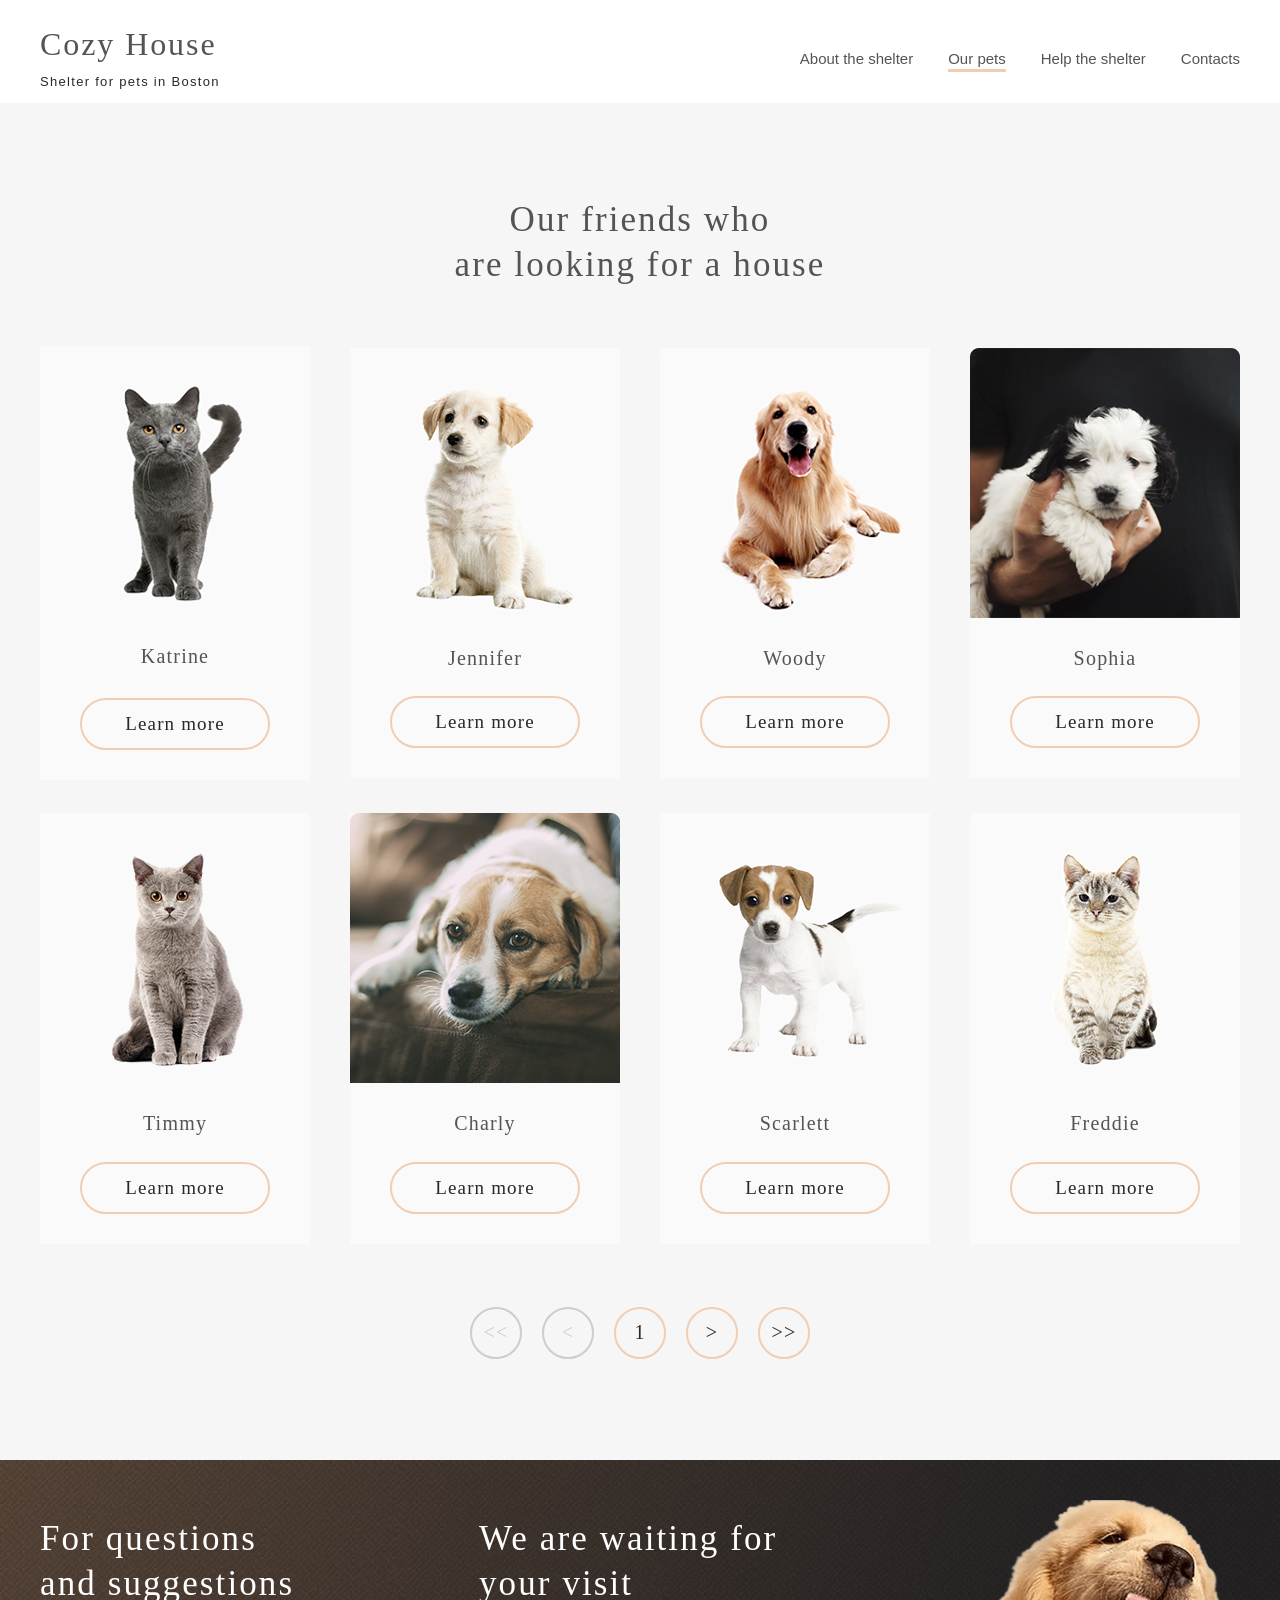
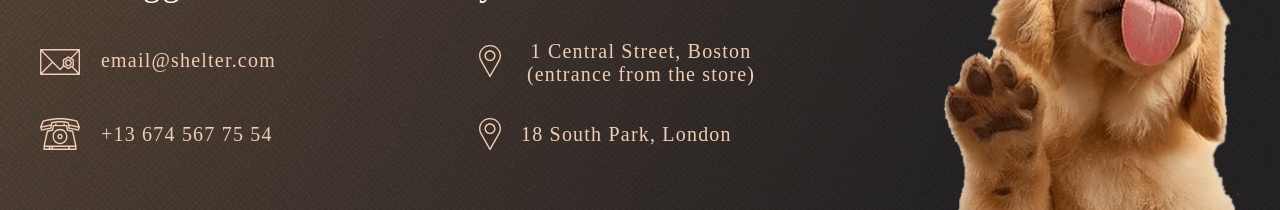
==== shelter/src/pages/pets.html @ bf464d48 "feat: add addition, footer sections and page pets" ====
<!DOCTYPE html>
<html lang="en">

<head>
    <meta charset="UTF-8">
    <meta name="viewport" content="width=device-width, initial-scale=1.0">
    <link rel="shortcut icon" href="../favicon/start-screen-puppy.ico" type="image/x-icon">
    <link rel="stylesheet" href="../scss/style.css">
    <title>Pets</title>
</head>

<body>
    <header class="header pets">
        <div class="wrapper wrap">
            <div class="logo">
                <h2 class="logo font-Georgia">
                    <a href="./../../index.html" class="logo-link pets">
                        Cozy House
                    </a>
                </h2>
                <p class="logo-text font-Arial pets">
                    Shelter for pets in Boston
                </p>
            </div>
            <nav class="header-nav">
                <ul class="header-list">
                    <li class="header-item">
                        <a href="../../index.html" class="header-link pets text-nav-links font-Arial">
                            About the shelter
                        </a>
                    </li>
                    <li class="header-item">
                        <a href="#!" class="header-link active disabled-cursor pets text-nav-links font-Arial">
                            Our pets
                        </a>
                    </li>
                    <li class="header-item">
                        <a href="../../index.html#help" class="header-link pets text-nav-links font-Arial">
                            Help the shelter
                        </a>
                    </li>
                    <li class="header-item">
                        <a href="#contacts" class="header-link pets text-nav-links font-Arial">
                            Contacts
                        </a>
                    </li>
                </ul>
            </nav>
        </div>
    </header>
    <main class="main">
        <section class="our-friends pets">
            <div class="wrap">
                <h1 class="text-h1 pets">
                    .
                </h1>
                <h2 class="our-friends__h2 pets font-Georgia text-h2-dark">
                    Our friends who
                    <br>
                    are looking for a house
                </h2>
                <div class="our-friends__container pets">
                    <div class="our-friend__cards">
                        <div class="our-friends__card-content">
                            <img src="../img/pets-katrine.png" alt="cat" class="pet-image">
                            <h4 class="our-friends__card-h4 text-h4-dark">
                                Katrine
                            </h4>
                            <button class="our-friend_card-btn btn-friends">
                                Learn more
                            </button>
                        </div>
                        <div class="our-friends__card-content">
                            <img src="../img/pets-jennifer.png" alt="cat" class="pet-image">
                            <h4 class="our-friends__card-text text-h4-dark">
                                Jennifer
                            </h4>
                            <button class="our-friend_card-btn btn-friends">
                                Learn more
                            </button>
                        </div>
                        <div class="our-friends__card-content">
                            <img src="../img/pets-woody.png" alt="cat" class="pet-image">
                            <h4 class="our-friends__card-text text-h4-dark">
                                Woody
                            </h4>
                            <button class="our-friend_card-btn btn-friends">
                                Learn more
                            </button>
                        </div>
                        <div class="our-friends__card-content">
                            <img src="../img/pets-sophia.png" alt="dog" class="pet-image">
                            <h4 class="our-friends__card-text text-h4-dark">
                                Sophia
                            </h4>
                            <button class="our-friend_card-btn btn-friends">
                                Learn more
                            </button>
                        </div>
                        <div class="our-friends__card-content">
                            <img src="../img/pets-timmy.png" alt="cat" class="pet-image">
                            <h4 class="our-friends__card-text text-h4-dark">
                                Timmy
                            </h4>
                            <button class="our-friend_card-btn btn-friends">
                                Learn more
                            </button>
                        </div>
                        <div class="our-friends__card-content">
                            <img src="../img/pets-charly.png" alt="dog" class="pet-image">
                            <h4 class="our-friends__card-text text-h4-dark">
                                Charly
                            </h4>
                            <button class="our-friend_card-btn btn-friends">
                                Learn more
                            </button>
                        </div>
                        <div class="our-friends__card-content">
                            <img src="../img/pets-scarlet.png" alt="dog" class="pet-image">
                            <h4 class="our-friends__card-text text-h4-dark">
                                Scarlett
                            </h4>
                            <button class="our-friend_card-btn btn-friends">
                                Learn more
                            </button>
                        </div>
                        <div class="our-friends__card-content">
                            <img src="../img/pets-Freddie.png" alt="cat" class="pet-image">
                            <h4 class="our-friends__card-text text-h4-dark">
                                Freddie
                            </h4>
                            <button class="our-friend_card-btn btn-friends">
                                Learn more
                            </button>
                        </div>
                    </div>
                </div>
                <div class="pets-pagination">
                    <div class="pagination__allBack disabled pagination-btn">
                        <a href="#!" class="allBack font-Georgia disabled-cursor">
                            &#60;&#60;
                        </a>
                    </div>
                    <div class="pagination__back disabled pagination-btn">
                        <a href="#!" class="back font-Georgia disabled-cursor">
                            &#60;
                        </a>
                    </div>
                    <div class="pagination__number-page pagination-btn">
                        <a href="#!" class="number-page font-Georgia">
                            1
                        </a>
                    </div>
                    <div class="pagination__ahead pagination-btn">
                        <a href="#!" class="ahead font-Georgia">
                            &#62;
                        </a>
                    </div>
                    <div class="pagination__allAhead pagination-btn">
                        <a href="#!" class="allAhead font-Georgia">
                            &#62;&#62;
                        </a>
                    </div>
                </div>
            </div>
        </section>
    </main>
    <footer id="contacts" class="footer">
        <div class="wrap">
            <div class="footer-container">
                <div class="footer-contacts">
                    <h2 class="footer-contacts__h2 font-Georgia text-h2-light">
                        For questions and suggestions
                    </h2>
                    <div class="box-contacts">
                        <div class="contact-mail">
                            <svg width="40" height="26" viewBox="0 0 40 26" fill="none"
                                xmlns="http://www.w3.org/2000/svg">
                                <path
                                    d="M39.315 0H0.684964C0.5033 0 0.329077 0.0732456 0.200621 0.203625C0.0721657 0.334003 0 0.510836 0 0.695219V25.3048C0 25.4892 0.0721657 25.666 0.200621 25.7964C0.329077 25.9268 0.5033 26 0.684964 26H39.315C39.4967 26 39.6709 25.9268 39.7994 25.7964C39.9278 25.666 40 25.4892 40 25.3048V0.695219C40 0.510836 39.9278 0.334003 39.7994 0.203625C39.6709 0.0732456 39.4967 0 39.315 0ZM32.5774 15.0331C32.6846 15.5259 32.7954 16.0355 32.6513 16.2882C32.4966 16.5596 31.9966 16.7173 31.5131 16.8699C31.1316 16.9902 30.7373 17.1147 30.3857 17.3212C30.0461 17.5206 29.7523 17.8001 29.4683 18.0704C29.0772 18.4426 28.7079 18.794 28.374 18.794C28.04 18.794 27.6706 18.4425 27.2797 18.0704C26.9956 17.8001 26.7018 17.5205 26.3622 17.3212C26.0107 17.1147 25.6163 16.9903 25.2348 16.8699C24.7513 16.7173 24.2513 16.5596 24.0967 16.2882C23.9526 16.0355 24.0633 15.5259 24.1705 15.0331C24.2584 14.6285 24.3493 14.2103 24.3493 13.7821C24.3493 13.354 24.2584 12.9356 24.1705 12.5311C24.0633 12.0383 23.9526 11.5288 24.0967 11.2759C24.2513 11.0046 24.7513 10.8468 25.2348 10.6942C25.6163 10.5739 26.0107 10.4494 26.3622 10.243C26.7018 10.0435 26.9956 9.76403 27.2797 9.49373C27.6706 9.12165 28.04 8.77015 28.374 8.77015C28.7079 8.77015 29.0773 9.12165 29.4683 9.49373C29.7523 9.76403 30.0461 10.0435 30.3857 10.243C30.7373 10.4493 31.1316 10.5738 31.5131 10.6941C31.9966 10.8467 32.4966 11.0045 32.6512 11.2758C32.7954 11.5286 32.6846 12.0381 32.5774 12.5309C32.4895 12.9354 32.3986 13.3537 32.3986 13.7819C32.3986 14.2102 32.4895 14.6286 32.5774 15.0331ZM30.5975 8.66076C30.5345 8.60237 30.4705 8.54156 30.4053 8.47955C29.8904 7.98955 29.2497 7.3798 28.374 7.3798C27.4982 7.3798 26.8575 7.98955 26.3426 8.47955C26.1045 8.70609 25.8796 8.92013 25.6761 9.03961C25.4574 9.168 25.1518 9.26449 24.8281 9.36655C24.1276 9.58763 23.3336 9.8381 22.9109 10.5797C22.5001 11.3004 22.6768 12.1134 22.8328 12.8307C22.9081 13.1777 22.9794 13.5055 22.9794 13.7821C22.9794 14.0587 22.9081 14.3866 22.8328 14.7336C22.6975 15.3556 22.5473 16.0496 22.7775 16.693L19.9997 19.5464L2.32449 1.39044H37.6748L30.5975 8.66076ZM11.7007 13L1.36993 23.6116V2.38812L11.7007 13ZM12.6635 13.989L19.5124 21.0242C19.5761 21.0896 19.6519 21.1416 19.7356 21.177C19.8192 21.2125 19.9089 21.2308 19.9996 21.2308C20.0902 21.2308 20.18 21.2125 20.2636 21.177C20.3472 21.1416 20.4231 21.0896 20.4868 21.0242L23.6841 17.7398C24.044 17.9494 24.4495 18.0781 24.8281 18.1976C25.1518 18.2997 25.4575 18.3962 25.6761 18.5245C25.8796 18.644 26.1044 18.8581 26.3426 19.0846C26.8575 19.5746 27.4982 20.1844 28.374 20.1844C29.2496 20.1844 29.8904 19.5746 30.4053 19.0846C30.6434 18.858 30.8682 18.644 31.0718 18.5244C31.2043 18.4466 31.3691 18.3806 31.5502 18.3179L37.675 24.6094H2.32431L12.6635 13.989ZM32.9664 17.7946C33.3117 17.6108 33.6223 17.3612 33.8371 16.9846C34.2479 16.2639 34.0711 15.4508 33.9151 14.7336C33.8398 14.3866 33.7686 14.0587 33.7686 13.7821C33.7686 13.5055 33.8398 13.1777 33.9151 12.8307C34.0711 12.1134 34.2479 11.3005 33.837 10.5797C33.4142 9.8381 32.6203 9.58763 31.9197 9.36655L31.8559 9.34634L38.6301 2.38738V23.6122L32.9664 17.7946Z"
                                    fill="#F1CDB3" />
                                <path
                                    d="M28.374 10.2424C26.451 10.2424 24.8865 11.8302 24.8865 13.782C24.8865 15.7337 26.451 17.3215 28.374 17.3215C30.297 17.3215 31.8614 15.7337 31.8614 13.782C31.8614 11.8302 30.2969 10.2424 28.374 10.2424ZM28.374 15.9311C27.2064 15.9311 26.2564 14.967 26.2564 13.782C26.2564 12.5969 27.2063 11.6328 28.374 11.6328C29.5416 11.6328 30.4915 12.5969 30.4915 13.782C30.4915 14.967 29.5415 15.9311 28.374 15.9311Z"
                                    fill="#F1CDB3" />
                            </svg>
                            <a href="mailto:email@shelter.com" class="footer-mail font-Georgia text-h4-brown">
                                email@shelter.com
                            </a>
                        </div>
                        <div class="contact-phone">
                            <svg width="40" height="32" viewBox="0 0 40 32" fill="none"
                                xmlns="http://www.w3.org/2000/svg">
                                <path
                                    d="M39.9461 8.89543L37.5102 2.9049C37.4685 2.80251 37.4043 2.71139 37.3226 2.63868C37.2408 2.56598 37.1437 2.51367 37.0389 2.48585L34.111 1.70799C25.5388 -0.569376 14.4609 -0.569281 5.88906 1.70799L2.96105 2.48585C2.85626 2.51367 2.75918 2.56598 2.67743 2.63868C2.59568 2.71139 2.53147 2.80251 2.48984 2.9049L0.0539764 8.89543C-0.0131281 9.06038 -0.0178273 9.24503 0.0407965 9.41333L1.01509 12.2089C1.07166 12.3713 1.18339 12.5075 1.32986 12.5925C1.47633 12.6775 1.64776 12.7056 1.8128 12.6717L11.0692 10.7747C11.2084 10.7462 11.3359 10.675 11.4348 10.5706C11.5337 10.4661 11.5993 10.3334 11.623 10.19L12.4245 5.32594C16.8365 4.18994 23.1635 4.18994 27.5753 5.32594L28.3769 10.19C28.4006 10.3335 28.4662 10.4663 28.5651 10.5707C28.664 10.6751 28.7915 10.7463 28.9307 10.7748L38.187 12.6718C38.352 12.7056 38.5234 12.6774 38.6699 12.5924C38.8164 12.5075 38.9281 12.3714 38.9848 12.209L39.9592 9.41343C40.0178 9.2451 40.0131 9.06043 39.9461 8.89543ZM2.13193 11.1412L1.63183 9.70624L10.5973 7.78606L10.321 9.46295L2.13193 11.1412ZM11.6222 4.0568C11.4935 4.09314 11.3777 4.16636 11.2883 4.26784C11.1989 4.36933 11.1396 4.49486 11.1174 4.62969L10.848 6.26453L1.85991 8.1896L3.65015 3.78707L6.2409 3.09877C14.5991 0.878304 25.4007 0.878208 33.7593 3.09877L36.35 3.78707L38.1403 8.1896L29.1522 6.26453L28.8828 4.62969C28.8606 4.49487 28.8013 4.36936 28.7119 4.26788C28.6224 4.1664 28.5066 4.09318 28.378 4.0568C23.6016 2.70615 16.3984 2.70615 11.6222 4.0568ZM37.8681 11.1412L29.6792 9.46295L29.4028 7.78606L38.3682 9.70624L37.8681 11.1412Z"
                                    fill="#F1CDB3" />
                                <path
                                    d="M33.2901 13.1186C33.261 12.9842 33.1948 12.8612 33.0995 12.7643C33.0041 12.6673 32.8836 12.6005 32.7522 12.5717L27.9776 11.526L27.3764 7.51395C27.351 7.34431 27.2672 7.18959 27.1401 7.07781C27.013 6.96603 26.851 6.90458 26.6835 6.90458H24.814V5.96398C24.814 5.56724 24.5002 5.2456 24.1129 5.2456C23.7257 5.2456 23.4119 5.56724 23.4119 5.96398V6.90458H16.5882V5.96398C16.5882 5.56724 16.2744 5.2456 15.8871 5.2456C15.4999 5.2456 15.1861 5.56724 15.1861 5.96398V6.90458H13.3166C13.1491 6.90458 12.9871 6.96603 12.86 7.07781C12.7329 7.18959 12.6491 7.34431 12.6237 7.51395L12.0224 11.526L7.24791 12.5717C7.11654 12.6005 6.996 12.6673 6.90063 12.7643C6.80527 12.8612 6.73908 12.9842 6.70996 13.1186L3.46796 28.0878C3.45692 28.1389 3.45134 28.1911 3.45132 28.2434V31.2816C3.45132 31.4721 3.52519 31.6549 3.65666 31.7896C3.78814 31.9243 3.96645 32 4.15239 32H35.8477C36.0336 32 36.212 31.9243 36.3434 31.7896C36.4749 31.6549 36.5488 31.4721 36.5488 31.2816V28.2434C36.5488 28.1911 36.5432 28.1389 36.5321 28.0878L33.2901 13.1186ZM7.98131 13.8802L12.7885 12.8273C12.9276 12.7968 13.0544 12.7238 13.152 12.6178C13.2496 12.5118 13.3134 12.3779 13.335 12.2338L13.9183 8.34134H26.0819L26.6651 12.2338C26.6867 12.3779 26.7505 12.5118 26.8481 12.6178C26.9457 12.7238 27.0725 12.7968 27.2115 12.8273L32.0189 13.8802L34.9741 27.5251H5.0261L7.98131 13.8802ZM11.7966 28.9618L10.8935 30.5632H9.82782L10.7309 28.9618H11.7966ZM13.416 28.9618H28.6721L27.769 30.5632H12.513L13.416 28.9618ZM4.85345 28.9618H9.11142L8.20836 30.5632H4.85345V28.9618ZM29.3885 30.5632L30.2916 28.9618H35.1466V30.5632H29.3885Z"
                                    fill="#F1CDB3" />
                                <path
                                    d="M20 26.1606C24.1492 26.1606 27.5248 22.7016 27.5248 18.45C27.5248 14.1983 24.1492 10.7393 20 10.7393C15.8509 10.7393 12.4753 14.1983 12.4753 18.45C12.4753 22.7016 15.8509 26.1606 20 26.1606ZM20 12.1761C23.3761 12.1761 26.1227 14.9905 26.1227 18.45C26.1227 21.9094 23.3761 24.7238 20 24.7238C16.624 24.7238 13.8774 21.9094 13.8774 18.45C13.8774 14.9905 16.624 12.1761 20 12.1761Z"
                                    fill="#F1CDB3" />
                                <path
                                    d="M20 21.1847C21.4717 21.1847 22.6691 19.9578 22.6691 18.4497C22.6691 16.9416 21.4717 15.7147 20 15.7147C18.5283 15.7147 17.3309 16.9416 17.3309 18.4497C17.3309 19.9578 18.5283 21.1847 20 21.1847ZM20 17.1514C20.6987 17.1514 21.267 17.7338 21.267 18.4497C21.267 19.1656 20.6987 19.7479 20 19.7479C19.3014 19.7479 18.733 19.1656 18.733 18.4497C18.733 17.7339 19.3014 17.1514 20 17.1514Z"
                                    fill="#F1CDB3" />
                            </svg>
                            <a href="tel:+13&nbsp674&nbsp567&nbsp75&nbsp54"
                                class="footer-phone font-Georgia text-h4-brown">
                                +13 674 567 75 54
                            </a>
                        </div>
                    </div>
                </div>
                <div class="footer-location">
                    <h2 class="footer-location__h2 font-Georgia text-h2-light">
                        We are waiting for your visit
                    </h2>
                    <div class="box-location">
                        <div class="loaction-first">
                            <div class="marker">
                                <svg width="22" height="32" viewBox="0 0 22 32" fill="none"
                                    xmlns="http://www.w3.org/2000/svg">
                                    <path
                                        d="M11 0C4.93475 0 3.05176e-05 4.78519 3.05176e-05 10.6667C3.05176e-05 12.4323 0.455262 14.1829 1.32067 15.7357L10.3985 31.6562C10.5193 31.8685 10.7496 32 11 32C11.2504 32 11.4807 31.8685 11.6016 31.6562L20.6827 15.7304C21.5448 14.1829 22 12.4323 22 10.6666C22 4.78519 17.0653 0 11 0ZM19.4762 15.0905L11 29.9557L2.52717 15.0964C1.7732 13.7435 1.37507 12.2116 1.37507 10.6667C1.37507 5.52019 5.69278 1.33337 11 1.33337C16.3073 1.33337 20.625 5.52025 20.625 10.6667C20.625 12.2116 20.2269 13.7435 19.4762 15.0905Z"
                                        fill="#F1CDB3" />
                                    <path
                                        d="M11 5.33329C7.9674 5.33329 5.50008 7.72585 5.50008 10.6666C5.50008 13.6074 7.9674 16 11 16C14.0327 16 16.5 13.6074 16.5 10.6667C16.5 7.72592 14.0327 5.33329 11 5.33329ZM11 14.6667C8.72537 14.6667 6.87505 12.8724 6.87505 10.6667C6.87505 8.46092 8.72537 6.66667 11 6.66667C13.2747 6.66667 15.125 8.46092 15.125 10.6667C15.125 12.8724 13.2747 14.6667 11 14.6667Z"
                                        fill="#F1CDB3" />
                                </svg>
                            </div>
                            <a href="https://maps.app.goo.gl/XbDv5cUdUJy2KnbQ7"
                                class="location-usa font-Georgia text-h4-brown">
                                1 Central Street, Boston (entrance from the store)
                            </a>
                        </div>
                        <div class="location-second">
                            <svg width="22" height="32" viewBox="0 0 22 32" fill="none"
                                xmlns="http://www.w3.org/2000/svg">
                                <path
                                    d="M11 0C4.93475 0 3.05176e-05 4.78519 3.05176e-05 10.6667C3.05176e-05 12.4323 0.455262 14.1829 1.32067 15.7357L10.3985 31.6562C10.5193 31.8685 10.7496 32 11 32C11.2504 32 11.4807 31.8685 11.6016 31.6562L20.6827 15.7304C21.5448 14.1829 22 12.4323 22 10.6666C22 4.78519 17.0653 0 11 0ZM19.4762 15.0905L11 29.9557L2.52717 15.0964C1.7732 13.7435 1.37507 12.2116 1.37507 10.6667C1.37507 5.52019 5.69278 1.33337 11 1.33337C16.3073 1.33337 20.625 5.52025 20.625 10.6667C20.625 12.2116 20.2269 13.7435 19.4762 15.0905Z"
                                    fill="#F1CDB3" />
                                <path
                                    d="M11 5.33329C7.9674 5.33329 5.50008 7.72585 5.50008 10.6666C5.50008 13.6074 7.9674 16 11 16C14.0327 16 16.5 13.6074 16.5 10.6667C16.5 7.72592 14.0327 5.33329 11 5.33329ZM11 14.6667C8.72537 14.6667 6.87505 12.8724 6.87505 10.6667C6.87505 8.46092 8.72537 6.66667 11 6.66667C13.2747 6.66667 15.125 8.46092 15.125 10.6667C15.125 12.8724 13.2747 14.6667 11 14.6667Z"
                                    fill="#F1CDB3" />
                            </svg>
                            <a href="https://maps.app.goo.gl/RS39LcLKRDq61uw47"
                                class="location-london font-Georgia text-h4-brown">
                                18 South Park, London
                            </a>
                        </div>
                    </div>
                </div>
                <img src="../img/footer-puppy.png" alt="puppy" class="footer-img">
            </div>
        </div>
    </footer>
</body>

</html>
---- shelter/src/scss/style.css ----
/*! normalize.css v8.0.1 | MIT License | github.com/necolas/normalize.css */
/* Document
   ========================================================================== */
/**
 * 1. Correct the line height in all browsers.
 * 2. Prevent adjustments of font size after orientation changes in iOS.
 */
html {
  line-height: 1.15;
  /* 1 */
  -webkit-text-size-adjust: 100%;
  /* 2 */
}

/* Sections
     ========================================================================== */
/**
   * Remove the margin in all browsers.
   */
body {
  margin: 0;
}

/**
   * Render the `main` element consistently in IE.
   */
main {
  display: block;
}

/**
   * Correct the font size and margin on `h1` elements within `section` and
   * `article` contexts in Chrome, Firefox, and Safari.
   */
h1 {
  font-size: 2em;
  margin: 0.67em 0;
}

/* Grouping content
     ========================================================================== */
/**
   * 1. Add the correct box sizing in Firefox.
   * 2. Show the overflow in Edge and IE.
   */
hr {
  box-sizing: content-box;
  /* 1 */
  height: 0;
  /* 1 */
  overflow: visible;
  /* 2 */
}

/**
   * 1. Correct the inheritance and scaling of font size in all browsers.
   * 2. Correct the odd `em` font sizing in all browsers.
   */
pre {
  font-family: monospace, monospace;
  /* 1 */
  font-size: 1em;
  /* 2 */
}

/* Text-level semantics
     ========================================================================== */
/**
   * Remove the gray background on active links in IE 10.
   */
a {
  background-color: transparent;
}

/**
   * 1. Remove the bottom border in Chrome 57-
   * 2. Add the correct text decoration in Chrome, Edge, IE, Opera, and Safari.
   */
abbr[title] {
  border-bottom: none;
  /* 1 */
  text-decoration: underline;
  /* 2 */
  -webkit-text-decoration: underline dotted;
          text-decoration: underline dotted;
  /* 2 */
}

/**
   * Add the correct font weight in Chrome, Edge, and Safari.
   */
b,
strong {
  font-weight: bolder;
}

/**
   * 1. Correct the inheritance and scaling of font size in all browsers.
   * 2. Correct the odd `em` font sizing in all browsers.
   */
code,
kbd,
samp {
  font-family: monospace, monospace;
  /* 1 */
  font-size: 1em;
  /* 2 */
}

/**
   * Add the correct font size in all browsers.
   */
small {
  font-size: 80%;
}

/**
   * Prevent `sub` and `sup` elements from affecting the line height in
   * all browsers.
   */
sub,
sup {
  font-size: 75%;
  line-height: 0;
  position: relative;
  vertical-align: baseline;
}

sub {
  bottom: -0.25em;
}

sup {
  top: -0.5em;
}

/* Embedded content
     ========================================================================== */
/**
   * Remove the border on images inside links in IE 10.
   */
img {
  border-style: none;
}

/* Forms
     ========================================================================== */
/**
   * 1. Change the font styles in all browsers.
   * 2. Remove the margin in Firefox and Safari.
   */
button,
input,
optgroup,
select,
textarea {
  font-family: inherit;
  /* 1 */
  font-size: 100%;
  /* 1 */
  line-height: 1.15;
  /* 1 */
  margin: 0;
  /* 2 */
}

/**
   * Show the overflow in IE.
   * 1. Show the overflow in Edge.
   */
button,
input {
  /* 1 */
  overflow: visible;
}

/**
   * Remove the inheritance of text transform in Edge, Firefox, and IE.
   * 1. Remove the inheritance of text transform in Firefox.
   */
button,
select {
  /* 1 */
  text-transform: none;
}

/**
   * Correct the inability to style clickable types in iOS and Safari.
   */
button,
[type=button],
[type=reset],
[type=submit] {
  -webkit-appearance: button;
}

/**
   * Remove the inner border and padding in Firefox.
   */
button::-moz-focus-inner,
[type=button]::-moz-focus-inner,
[type=reset]::-moz-focus-inner,
[type=submit]::-moz-focus-inner {
  border-style: none;
  padding: 0;
}

/**
   * Restore the focus styles unset by the previous rule.
   */
button:-moz-focusring,
[type=button]:-moz-focusring,
[type=reset]:-moz-focusring,
[type=submit]:-moz-focusring {
  outline: 1px dotted ButtonText;
}

/**
   * Correct the padding in Firefox.
   */
fieldset {
  padding: 0.35em 0.75em 0.625em;
}

/**
   * 1. Correct the text wrapping in Edge and IE.
   * 2. Correct the color inheritance from `fieldset` elements in IE.
   * 3. Remove the padding so developers are not caught out when they zero out
   *    `fieldset` elements in all browsers.
   */
legend {
  box-sizing: border-box;
  /* 1 */
  color: inherit;
  /* 2 */
  display: table;
  /* 1 */
  max-width: 100%;
  /* 1 */
  padding: 0;
  /* 3 */
  white-space: normal;
  /* 1 */
}

/**
   * Add the correct vertical alignment in Chrome, Firefox, and Opera.
   */
progress {
  vertical-align: baseline;
}

/**
   * Remove the default vertical scrollbar in IE 10+.
   */
textarea {
  overflow: auto;
}

/**
   * 1. Add the correct box sizing in IE 10.
   * 2. Remove the padding in IE 10.
   */
[type=checkbox],
[type=radio] {
  box-sizing: border-box;
  /* 1 */
  padding: 0;
  /* 2 */
}

/**
   * Correct the cursor style of increment and decrement buttons in Chrome.
   */
[type=number]::-webkit-inner-spin-button,
[type=number]::-webkit-outer-spin-button {
  height: auto;
}

/**
   * 1. Correct the odd appearance in Chrome and Safari.
   * 2. Correct the outline style in Safari.
   */
[type=search] {
  -webkit-appearance: textfield;
  /* 1 */
  outline-offset: -2px;
  /* 2 */
}

/**
   * Remove the inner padding in Chrome and Safari on macOS.
   */
[type=search]::-webkit-search-decoration {
  -webkit-appearance: none;
}

/**
   * 1. Correct the inability to style clickable types in iOS and Safari.
   * 2. Change font properties to `inherit` in Safari.
   */
::-webkit-file-upload-button {
  -webkit-appearance: button;
  /* 1 */
  font: inherit;
  /* 2 */
}

/* Interactive
     ========================================================================== */
/*
   * Add the correct display in Edge, IE 10+, and Firefox.
   */
details {
  display: block;
}

/*
   * Add the correct display in all browsers.
   */
summary {
  display: list-item;
}

/* Misc
     ========================================================================== */
/**
   * Add the correct display in IE 10+.
   */
template {
  display: none;
}

/**
   * Add the correct display in IE 10.
   */
[hidden] {
  display: none;
}

.btn {
  cursor: pointer;
  border-radius: 100px;
  padding: 15px 45px;
  width: 207px;
  height: 52px;
  border: none;
  background-color: #f1cdb3;
  font-weight: 400;
  font-size: 17px;
  line-height: 22px;
  letter-spacing: 0.06em;
  color: #292929;
  transition: 0.4s all;
}
.btn:hover {
  background: #fddcc4;
}

.btn-friends {
  cursor: pointer;
  border-radius: 100px;
  width: 207px;
  height: 52px;
  border: none;
  background-color: #f1cdb3;
  font-weight: 400;
  font-size: 17px;
  line-height: 22px;
  letter-spacing: 0.06em;
  color: #292929;
  transition: 0.4s all;
}
.btn-friends:hover {
  background: #fddcc4;
}

.header.pets {
  background: #fff;
}

.header {
  background-image: url(./../img/start-screen.png);
  background-size: cover;
  background-repeat: repeat;
}
.header .wrapper {
  display: flex;
  flex-wrap: wrap;
  justify-content: space-between;
  align-items: center;
  padding: 15px 40px 0px;
}
.header .wrapper .logo a {
  color: #f1cdb3;
  font-weight: 400;
  font-size: 32px;
  line-height: 35px;
  letter-spacing: 0.06em;
}
.header .wrapper .logo a.pets {
  color: #545454;
  font-weight: 400;
  font-size: 32px;
  line-height: 35px;
  letter-spacing: 0.06em;
}
.header .wrapper .logo-text {
  font-weight: 400;
  font-size: 13px;
  letter-spacing: 0.1em;
  color: #fff;
}
.header .wrapper .logo-text.pets {
  font-weight: 400;
  font-size: 13px;
  letter-spacing: 0.1em;
  color: #292929;
}
.header .wrapper .header-nav .header-list {
  display: flex;
  flex-wrap: wrap;
  justify-content: space-between;
  align-items: center;
}
.header .wrapper .header-nav .header-list .header-item {
  margin-left: 35px;
}
.header .wrapper .header-nav .header-list .header-link {
  position: relative;
  transition: all 0.5s;
}
.header .wrapper .header-nav .header-list .header-link::after {
  content: "";
  background: #f1cdb3;
  width: 0;
  height: 3px;
  position: absolute;
  left: 0;
  bottom: -5px;
  pointer-events: none;
}
.header .wrapper .header-nav .header-list .header-link:hover::after, .header .wrapper .header-nav .header-list .header-link:focus::after {
  width: 100%;
  transition: 0.7s all;
}
.header .wrapper .header-nav .header-list .header-link:first-child {
  margin-left: 0px;
}

.header .not-only {
  padding: 0 40px;
  margin-top: 75px;
}
.header .not-only .not-only__container {
  display: flex;
  justify-content: space-between;
}
.header .not-only .not-only__container .not-only__content {
  margin-top: 163px;
  width: 460px;
}
.header .not-only .not-only__container .not-only__content .not-only__h1 {
  font-weight: 400;
  font-size: 44px;
  line-height: 57px;
  color: #fff;
  width: 88%;
}
.header .not-only .not-only__container .not-only__content .not-only__text {
  font-weight: 400;
  font-size: 15px;
  line-height: 24px;
  color: #cdcdcd;
  margin: 43px 0 55px;
}

.about .wrap .about-container {
  display: flex;
  flex-wrap: wrap;
  justify-content: space-around;
  align-items: center;
  margin: 70px 155px 100px;
}
.about .wrap .about-container .about-contant {
  width: 430px;
}
.about .wrap .about-container .about-contant .about__h2 {
  width: 95%;
  margin: 25px 0 25px 0px;
}
.about .wrap .about-container .about-contant .about__text-first {
  margin: 21px 0 26px 0;
}

.our-friends {
  background: #f6f6f6;
  text-align: center;
}
.our-friends .wrap .our-friends__h2 {
  padding: 80px 0 30px;
}
.our-friends .wrap .our-friends__h2.pets {
  padding: 60px 0 30px;
}
.our-friends .wrap .our-friends__container {
  display: flex;
  flex-wrap: wrap;
  justify-content: space-between;
  align-items: center;
  margin-bottom: 75px;
}
.our-friends .wrap .our-friends__container .our-friend__cards {
  display: flex;
  flex-wrap: wrap;
  justify-content: space-between;
  align-items: center;
  gap: 90px;
}
.our-friends .wrap .our-friends__container .our-friend__cards .our-friends__card-content {
  background: #fafafa;
}
.our-friends .wrap .our-friends__container .our-friend__cards .our-friends__card-content:hover .pet-image {
  transform: scale(0.9);
  transition: 0.7s;
}
.our-friends .wrap .our-friends__container .our-friend__cards .our-friends__card-content:hover .our-friend_card-btn {
  border: none;
  background-color: #f1cdb3;
}
.our-friends .wrap .our-friends__container .our-friend__cards .our-friends__card-content .our-friends__card-h4 {
  margin-bottom: 30px;
}
.our-friends .wrap .our-friends__container .our-friend__cards .our-friends__card-content .our-friend_card-btn {
  width: 190px;
  font-size: 19px;
  background-color: #fafafa;
  border: 2px solid #f1cdb3;
  border-radius: 100px;
  margin-bottom: 30px;
}
.our-friends .wrap .our-friends__container .our-friend__cards .our-friends__card-content .our-friend_card-btn:hover {
  border: none;
  background-color: #f1cdb3;
}
.our-friends .wrap .our-friends__container .arrow-left {
  transform: rotate(180deg);
  margin-right: 38px;
}
.our-friends .wrap .our-friends__container .arrow-right {
  margin-left: 38px;
}
.our-friends .wrap .our-friends-link {
  margin: 0 auto;
  width: 262px;
  font-weight: 400;
  font-size: 17px;
  line-height: 22px;
  letter-spacing: 0.06em;
  color: #292929;
  padding: 15px 51px;
}
.our-friends .wrap .stretch {
  padding-top: 115px;
}

.help {
  text-align: center;
  background: #fff;
}
.help .help-h2 {
  margin-top: 80px;
}
.help .help-container {
  display: flex;
  flex-wrap: wrap;
  justify-content: space-between;
  align-items: center;
  -moz-column-gap: 55px;
       column-gap: 55px;
  margin: 0 110px 70px;
}
.help .help-container .help-card {
  margin: 32px 20px 0;
}
.help .help-container .help-card:nth-child(6) {
  margin-left: 100px;
}
.help .help-container .help-card:last-child {
  margin-right: 100px;
}

.in-addition {
  background: #f6f6f6;
}
.in-addition .wrap .in-addition__container {
  display: flex;
  flex-wrap: wrap;
  align-items: center;
  margin-left: 14.4%;
  padding-bottom: 89px;
}
.in-addition .wrap .in-addition__container .in-iaddition__img {
  margin-top: 70px;
}
.in-addition .wrap .in-addition__container .in-addition__article {
  width: 33%;
  margin: 51px 0 0 29px;
}
.in-addition .wrap .in-addition__container .in-addition__article .in-additiob__h2 {
  width: 88%;
  margin-bottom: 20px;
}
.in-addition .wrap .in-addition__container .in-addition__article .in-additiob__text {
  line-height: 16px;
  letter-spacing: 0.06em;
  margin-bottom: 20px;
}
.in-addition .wrap .in-addition__container .in-addition__article .in-addition__routing-number {
  display: flex;
  margin-bottom: 20px;
  border-radius: 9px;
  padding: 10px 15px;
  width: 350px;
  height: 43px;
  background: #f1cdb3;
}
.in-addition .wrap .in-addition__container .in-addition__article .in-addition__routing-number .routing-number {
  line-height: 23px;
  margin-left: 15px;
}
.footer {
  background-image: url(./../img/start-screen.png);
  background-size: cover;
  background-repeat: repeat;
}
.footer .wrap .footer-container {
  display: flex;
  flex-wrap: wrap;
  justify-content: space-between;
  align-items: start;
  margin: 0 40px;
  padding-top: 27px;
}
.footer .wrap .footer-container .footer-contacts {
  width: 280px;
}
.footer .wrap .footer-container .footer-contacts .footer-contacts__h2 {
  margin-bottom: 43px;
}
.footer .wrap .footer-container .footer-contacts .box-contacts .contact-mail {
  display: flex;
  margin-bottom: 43px;
}
.footer .wrap .footer-container .footer-contacts .box-contacts .contact-mail .footer-mail {
  margin-left: 21px;
}
.footer .wrap .footer-container .footer-contacts .box-contacts .contact-phone {
  display: flex;
}
.footer .wrap .footer-container .footer-contacts .box-contacts .contact-phone .footer-phone {
  margin-left: 21px;
  margin-top: 5px;
}
.footer .wrap .footer-container .footer-location {
  width: 302px;
}
.footer .wrap .footer-container .footer-location .footer-location__h2 {
  margin-bottom: 34px;
}
.footer .wrap .footer-container .footer-location .box-location .loaction-first {
  display: flex;
  margin-bottom: 32px;
}
.footer .wrap .footer-container .footer-location .box-location .loaction-first .marker {
  margin-top: 5px;
}
.footer .wrap .footer-container .footer-location .box-location .location-second {
  display: flex;
}
.footer .wrap .footer-container .footer-location .box-location .location-second .location-london {
  margin-left: 20px;
  margin-top: 5px;
}
.footer .wrap .footer-container .footer-img {
  margin-top: 13px;
}

.our-friends.pets .wrap .our-friends__h2.pets {
  margin-top: 17px;
}
.our-friends.pets .wrap .our-friends__container.pets {
  margin-bottom: 63px;
}
.our-friends.pets .wrap .our-friends__container.pets .our-friend__cards {
  gap: 33px 40px;
  padding: 0 40px;
}
.our-friends.pets .wrap .pets-pagination {
  display: flex;
  flex-wrap: wrap;
  justify-content: center;
  align-items: center;
  gap: 0 20px;
  padding-bottom: 101px;
}
.our-friends.pets .wrap .pets-pagination .disabled {
  border: 2px solid #cdcdcd !important;
}
.our-friends.pets .wrap .pets-pagination .disabled:hover {
  background: none !important;
  transition: none !important;
}
.our-friends.pets .wrap .pets-pagination .disabled a {
  color: #cdcdcd !important;
}
.our-friends.pets .wrap .pets-pagination .pagination-btn {
  text-align: center;
  border: 2px solid #f1cdb3;
  border-radius: 100px;
  padding: 12px 0px;
  width: 52px;
  height: 52px;
}
.our-friends.pets .wrap .pets-pagination .pagination-btn:hover {
  background: #f1cdb3;
  transition: 0.5s linear;
}
.our-friends.pets .wrap .pets-pagination .pagination-btn a {
  font-weight: 400;
  font-size: 20px;
  line-height: 23px;
  letter-spacing: 0.06em;
  text-align: center;
  color: #292929;
}

html {
  box-sizing: border-box;
  scroll-behavior: smooth;
  font-size: 10px;
}

body {
  position: relative;
}

*,
*::before,
*::after {
  box-sizing: inherit;
}

h1 {
  margin: 0;
  padding: 0;
}

li {
  text-decoration: none;
  list-style-type: none;
}

a {
  text-decoration: none;
}

img {
  max-width: 100%;
  height: auto;
}

.font-Georgia {
  font-family: Georgia, "Times New Roman", Times, serif;
}

.font-Arial {
  font-family: Arial, Helvetica, sans-serif;
}

.wrap {
  max-width: 1280px;
  margin: 0 auto;
}

.text-h1.pets {
  margin: 0;
  display: inline;
  line-height: 0;
  color: #f6f6f6;
}

.text-h1 {
  font-weight: 400;
  font-size: 44px;
  line-height: 57px;
  color: #fff;
}

.text-h2-dark {
  font-weight: 400;
  font-size: 35px;
  line-height: 45px;
  letter-spacing: 0.06em;
  color: #545454;
}

.text-h2-light {
  font-weight: 400;
  font-size: 35px;
  line-height: 45px;
  letter-spacing: 0.06em;
  color: #fff;
}

.text-h4-dark {
  font-weight: 400;
  font-size: 20px;
  letter-spacing: 0.06em;
  text-align: center;
  color: #545454;
}

.text-h4-brown {
  font-weight: 400;
  font-size: 20px;
  line-height: 23px;
  letter-spacing: 0.06em;
  text-align: center;
  color: #f1cdb3;
}

.text-light-brown {
  font-weight: 400;
  font-size: 15px;
  line-height: 24px;
  color: #cdcdcd;
}

.text-p-dark {
  font-weight: 400;
  font-size: 1.5rem;
  line-height: 24px;
  color: #4c4c4c;
}

.text-logo-h2 {
  font-weight: 400;
  font-size: 32px;
  line-height: 35px;
  letter-spacing: 0.06em;
  color: #f1cdb3;
}

.text-nav-links {
  font-weight: 400;
  font-size: 15px;
  line-height: 24px;
  color: #fafafa;
}

.text-nav-links.pets {
  font-weight: 400;
  font-size: 15px;
  line-height: 24px;
  color: #545454;
}

.text-oppacity {
  font-style: italic;
  font-weight: 400;
  font-size: 12px;
  line-height: 18px;
  color: #b2b2b2;
}

.active {
  position: relative;
}
.active::before {
  content: "";
  position: absolute;
  left: 0;
  bottom: -5px;
  background: #f1cdb3;
  width: 100%;
  height: 3px;
}

.disabled-cursor {
  cursor: default;
}

.arrow {
  padding: 19px;
  border-radius: 100px;
  border: 2px solid #f1cdb3;
  transition: 0.5s linear;
}
.arrow:hover {
  cursor: pointer;
  background: #fddcc4;
}/*# sourceMappingURL=style.css.map */
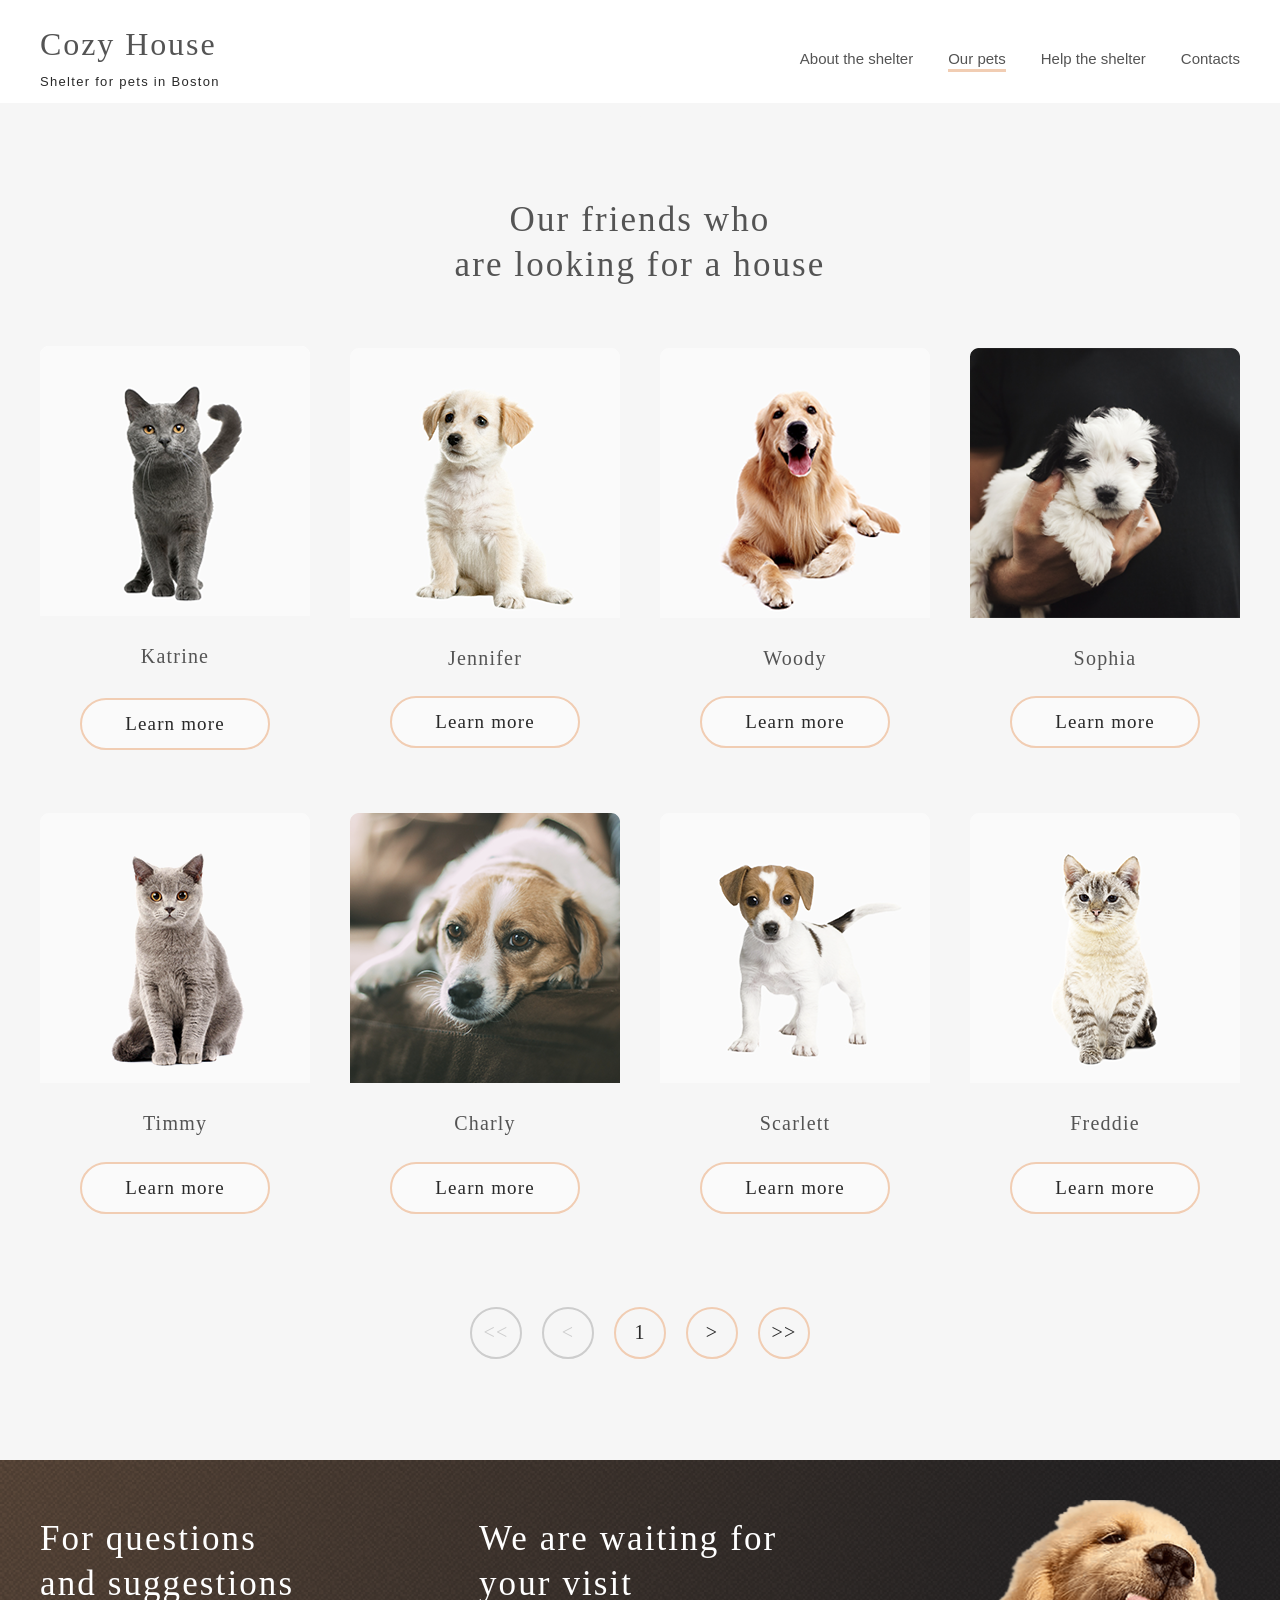
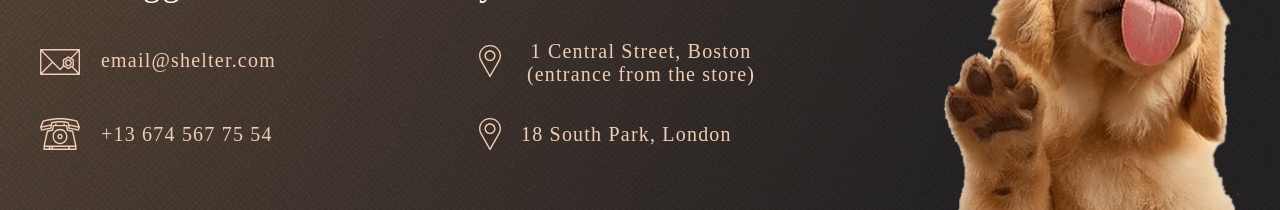
==== commit 771719c8: "feat: added burger menu, added slider, added pop-up" ====
--- a/shelter/src/pages/pets.html
+++ b/shelter/src/pages/pets.html
@@ -10,7 +10,9 @@
 </head>
 
 <body>
+    <div class="coverBackground"></div>
     <header class="header pets">
+
         <div class="wrapper wrap">
             <div class="logo">
                 <h2 class="logo font-Georgia">
@@ -46,6 +48,11 @@
                     </li>
                 </ul>
             </nav>
+            <div class="header-burger pets">
+                <span class="burger"></span>
+                <span class="burger"></span>
+                <span class="burger"></span>
+            </div>
         </div>
     </header>
     <main class="main">
@@ -60,9 +67,9 @@
                     are looking for a house
                 </h2>
                 <div class="our-friends__container pets">
-                    <div class="our-friend__cards">
-                        <div class="our-friends__card-content">
-                            <img src="../img/pets-katrine.png" alt="cat" class="pet-image">
+                    <div class="our-friend__cards pets pet-cards">
+                        <div class="our-friends__card-content pet" id="4">
+                            <img src="../img/pets-Katrine!.png" alt="cat" class="pet-image">
                             <h4 class="our-friends__card-h4 text-h4-dark">
                                 Katrine
                             </h4>
@@ -70,8 +77,8 @@
                                 Learn more
                             </button>
                         </div>
-                        <div class="our-friends__card-content">
-                            <img src="../img/pets-jennifer.png" alt="cat" class="pet-image">
+                        <div class="our-friends__card-content pet" id="0">
+                            <img src="../img/pets-Jennifer!.png" alt="cat" class="pet-image">
                             <h4 class="our-friends__card-text text-h4-dark">
                                 Jennifer
                             </h4>
@@ -79,8 +86,8 @@
                                 Learn more
                             </button>
                         </div>
-                        <div class="our-friends__card-content">
-                            <img src="../img/pets-woody.png" alt="cat" class="pet-image">
+                        <div class="our-friends__card-content pet" id="2">
+                            <img src="../img/pets-Woody!.png" alt="cat" class="pet-image">
                             <h4 class="our-friends__card-text text-h4-dark">
                                 Woody
                             </h4>
@@ -88,8 +95,8 @@
                                 Learn more
                             </button>
                         </div>
-                        <div class="our-friends__card-content">
-                            <img src="../img/pets-sophia.png" alt="dog" class="pet-image">
+                        <div class="our-friends__card-content pet" id="1">
+                            <img src="../img/pets-Sophia!.png" alt="dog" class="pet-image">
                             <h4 class="our-friends__card-text text-h4-dark">
                                 Sophia
                             </h4>
@@ -97,8 +104,8 @@
                                 Learn more
                             </button>
                         </div>
-                        <div class="our-friends__card-content">
-                            <img src="../img/pets-timmy.png" alt="cat" class="pet-image">
+                        <div class="our-friends__card-content pet" id="5">
+                            <img src="../img/pets-Timmy!.png" alt="cat" class="pet-image">
                             <h4 class="our-friends__card-text text-h4-dark">
                                 Timmy
                             </h4>
@@ -106,8 +113,8 @@
                                 Learn more
                             </button>
                         </div>
-                        <div class="our-friends__card-content">
-                            <img src="../img/pets-charly.png" alt="dog" class="pet-image">
+                        <div class="our-friends__card-content pet" id="7">
+                            <img src="../img/pets-Charly!.png" alt="dog" class="pet-image">
                             <h4 class="our-friends__card-text text-h4-dark">
                                 Charly
                             </h4>
@@ -115,8 +122,8 @@
                                 Learn more
                             </button>
                         </div>
-                        <div class="our-friends__card-content">
-                            <img src="../img/pets-scarlet.png" alt="dog" class="pet-image">
+                        <div class="our-friends__card-content pet" id="3">
+                            <img src="../img/pets-Scarlett!.png" alt="dog" class="pet-image">
                             <h4 class="our-friends__card-text text-h4-dark">
                                 Scarlett
                             </h4>
@@ -124,8 +131,8 @@
                                 Learn more
                             </button>
                         </div>
-                        <div class="our-friends__card-content">
-                            <img src="../img/pets-Freddie.png" alt="cat" class="pet-image">
+                        <div class="our-friends__card-content pet" id="6">
+                            <img src="../img/pets-Freddie!.png" alt="cat" class="pet-image">
                             <h4 class="our-friends__card-text text-h4-dark">
                                 Freddie
                             </h4>
@@ -253,6 +260,12 @@
             </div>
         </div>
     </footer>
+    <!-- <div class="wrap-popUp">
+        <div class="popUp pets">
+        </div>
+    </div> -->
+    <script type="module" src="../../index.js"></script>
+    <!-- <script type="module" src="./../components_js/popUp.js"></script> -->
 </body>
 
 </html>
--- a/shelter/src/scss/style.css
+++ b/shelter/src/scss/style.css
@@ -1,3 +1,4 @@
+@charset "UTF-8";
 /*! normalize.css v8.0.1 | MIT License | github.com/necolas/normalize.css */
 /* Document
    ========================================================================== */
@@ -375,6 +376,247 @@
   background: #fddcc4;
 }
 
+.header-burger {
+  width: 30px;
+  transition: 0.4s all;
+  z-index: 99;
+}
+.header-burger .burger::after {
+  content: "";
+  display: inline-block;
+  margin-bottom: 3px;
+  border: 2px solid #f1cdb3;
+  width: 30px;
+  height: 0px;
+}
+
+.header-burger.active-burger {
+  transform: rotate(90deg);
+  transition: 0.4s all;
+}
+
+.header-burger.pets .burger::after {
+  border: 2px solid #000;
+}
+
+.header-burger.disabled {
+  display: none;
+}
+
+.header-burger.pets.disabled {
+  display: none;
+}
+
+.header-nav.disabled-nav {
+  display: none;
+}
+
+.burger-menu {
+  background: #292929;
+  width: 100%;
+  height: 100vh;
+  max-width: 320px;
+  position: fixed;
+  top: 0;
+  right: -320px;
+  display: flex !important;
+  flex-direction: column;
+  justify-content: center;
+  align-items: center;
+  text-align: center;
+  transition: 0.7s ease;
+  z-index: 99;
+}
+
+.burger-menu.active {
+  right: 0;
+}
+
+.header .wrapper .header-nav .header-list.burgerMenu-active {
+  display: flex;
+  align-items: center;
+  justify-content: flex-start;
+  flex-direction: column;
+  gap: 40px;
+  transition: 0.8s ease;
+  padding: 0;
+}
+.header .wrapper .header-nav .header-list.burgerMenu-active .header-item {
+  margin-left: 0;
+}
+.header .wrapper .header-nav .header-list.burgerMenu-active .header-link {
+  font-size: 32px;
+  line-height: 51px;
+  color: #cdcdcd;
+}
+
+.no-scroll {
+  overflow-y: hidden;
+}
+
+.popUp {
+  position: absolute;
+  top: 50%;
+  left: 50%;
+  /* коррекция положения элемента */
+  transform: translate(-50%, -50%);
+  box-shadow: 0 2px 35px 14px rgba(13, 13, 13, 0.04);
+  border-radius: 10px;
+  background: #fafafa;
+  z-index: 60;
+}
+.popUp .popUp-container {
+  position: relative;
+  width: 900px;
+  height: 500px;
+  display: flex;
+  flex-wrap: wrap;
+  justify-content: space-around;
+  align-items: left;
+}
+.popUp .popUp-container .popUp__btn {
+  position: absolute;
+  top: -55px;
+  right: -40px;
+  border-radius: 100px;
+  border: 2px solid #fddcc4;
+  padding: 20px;
+  display: inline-block;
+  transition: 0.4s all;
+}
+.popUp .popUp-container .popUp__btn:hover {
+  cursor: pointer;
+  background-color: #fddcc4;
+}
+.popUp .popUp-container .popUp-img {
+  border-radius: 10px;
+  width: 500px;
+  height: 500px;
+}
+.popUp .popUp-container .popUp-contants {
+  width: 363px;
+}
+.popUp .popUp-container .popUp-contants .popUp__title-pet {
+  font-family: "Georgia", sans-serif;
+  font-weight: 400;
+  font-size: 35px;
+  line-height: 45px;
+  letter-spacing: 0.06em;
+  color: #000;
+  margin: 50px 0 0px;
+}
+.popUp .popUp-container .popUp-contants .popUp__text-pet {
+  font-family: "Georgia", sans-serif;
+  font-weight: 400;
+  font-size: 20px;
+  line-height: 23px;
+  letter-spacing: 0.06em;
+  color: #000;
+  margin: 9px 0 42px;
+}
+.popUp .popUp-container .popUp-contants .popUp__text {
+  font-family: "Georgia", sans-serif;
+  font-weight: 400;
+  font-size: 15px;
+  line-height: 16px;
+  letter-spacing: 0.06em;
+  color: #000;
+  margin: 0 10px 45px 0;
+}
+.popUp .popUp-container .popUp-contants .popUp__list-info {
+  padding-left: 14px;
+}
+.popUp .popUp-container .popUp-contants .popUp__list-info .list-info {
+  font-family: "Georgia", sans-serif;
+  font-size: 15px;
+  line-height: 16px;
+  letter-spacing: 0.06em;
+  color: #000;
+  list-style-type: disc;
+  margin-bottom: 12px;
+}
+.popUp .popUp-container .popUp-contants .popUp__list-info .list-info::marker {
+  color: #F1CDB3;
+}
+
+@media screen and (max-width: 770px) {
+  .popUp {
+    position: absolute;
+  }
+  .popUp .popUp-container {
+    position: relative;
+    width: 630px;
+    height: 350px;
+  }
+  .popUp .popUp-container .popUp-img {
+    border-radius: 9px 0 0 9px;
+    width: 349px;
+    height: 350px;
+  }
+  .popUp .popUp-container .popUp-contants {
+    width: 271px;
+  }
+  .popUp .popUp-container .popUp-contants .popUp__title-pet {
+    margin: 10px 0;
+  }
+  .popUp .popUp-container .popUp-contants .popUp__text-pet {
+    margin: 9px 0 20px;
+  }
+  .popUp .popUp-container .popUp-contants .popUp__text {
+    font-size: 13px;
+    line-height: 14px;
+    margin-bottom: 20px;
+  }
+  .popUp .popUp-container .popUp-contants .popUp__list-info .list-info {
+    margin-bottom: 6px;
+  }
+}
+@media screen and (max-width: 400px) {
+  .popUp {
+    position: absolute;
+    box-shadow: 0 2px 35px 14px rgba(13, 13, 13, 0.04);
+    border-radius: 10px;
+    background: #fafafa;
+    z-index: 60;
+  }
+  .popUp .popUp-container {
+    position: relative;
+    width: 240px;
+    height: 341px;
+  }
+  .popUp .popUp-container .popUp__btn {
+    right: -30px;
+  }
+  .popUp .popUp-container .popUp-img {
+    border-radius: 10px;
+    display: none;
+  }
+  .popUp .popUp-container .popUp-contants {
+    width: 240px;
+    padding: 10px;
+    height: 341px;
+  }
+  .popUp .popUp-container .popUp-contants .popUp__title-pet {
+    margin: 0;
+    text-align: center;
+  }
+  .popUp .popUp-container .popUp-contants .popUp__text-pet {
+    margin: 10px 0 20px;
+    text-align: center;
+  }
+  .popUp .popUp-container .popUp-contants .popUp__text {
+    font-size: 13px;
+    line-height: 14px;
+    margin-bottom: 23px;
+    margin-right: 0;
+  }
+  .popUp .popUp-container .popUp-contants .popUp__list-info {
+    padding-left: 13px;
+  }
+  .popUp .popUp-container .popUp-contants .popUp__list-info .list-info {
+    margin-bottom: 7px;
+  }
+}
 .header.pets {
   background: #fff;
 }
@@ -448,12 +690,26 @@
   margin-left: 0px;
 }
 
+@media screen and (max-width: 790px) {
+  .header .wrapper {
+    padding: 15px 30px 0px;
+  }
+}
+@media screen and (max-width: 380px) {
+  .header .wrapper {
+    padding: 18px 20px 0px;
+  }
+  .header .wrapper .logo .logo-link {
+    line-height: 33px;
+  }
+}
 .header .not-only {
   padding: 0 40px;
   margin-top: 75px;
 }
 .header .not-only .not-only__container {
   display: flex;
+  flex-wrap: wrap;
   justify-content: space-between;
 }
 .header .not-only .not-only__container .not-only__content {
@@ -475,6 +731,51 @@
   margin: 43px 0 55px;
 }
 
+@media screen and (max-width: 790px) {
+  .header .not-only {
+    margin-top: 45px;
+    padding: 0 30px;
+  }
+  .header .not-only .not-only__container {
+    justify-content: center !important;
+  }
+  .header .not-only .not-only__container .not-only__content {
+    margin-top: 0px !important;
+    margin-bottom: 115px;
+  }
+  .header .not-only .not-only__container .not-only__content .not-only__btn {
+    margin-left: 27%;
+  }
+  .header .not-only .not-only__container .not-only__img {
+    width: 81%;
+    margin-left: 18%;
+  }
+}
+@media screen and (max-width: 760px) {
+  .header .not-only {
+    padding: 0 10px;
+  }
+  .header .not-only .not-only__container .not-only__content {
+    margin-bottom: 125px;
+  }
+  .header .not-only .not-only__container .not-only__content .not-only__h1 {
+    font-size: calc(25px + 32.3 * (100vw - 320px) / 1280);
+    line-height: 32px;
+    text-align: center;
+    letter-spacing: 0.07em;
+    margin-left: 17px;
+  }
+  .header .not-only .not-only__container .not-only__content .not-only__text {
+    text-align: center;
+  }
+  .header .not-only .not-only__container .not-only__content .not-only__btn {
+    margin-left: 15%;
+  }
+  .header .not-only .not-only__container .not-only__img {
+    width: 86%;
+    margin-left: 12%;
+  }
+}
 .about .wrap .about-container {
   display: flex;
   flex-wrap: wrap;
@@ -493,6 +794,44 @@
   margin: 21px 0 26px 0;
 }
 
+@media screen and (max-width: 790px) {
+  .about .wrap .about-container {
+    flex-wrap: wrap-reverse;
+    margin: 52px 155px 100px;
+  }
+  .about .wrap .about-container .about-img {
+    margin-top: 64px;
+  }
+  .about .wrap .about-container .about-contant {
+    width: 430px;
+  }
+  .about .wrap .about-container .about-contant .about__h2 {
+    width: 95%;
+    margin: 25px 0 25px 0px;
+  }
+  .about .wrap .about-container .about-contant .about__text-first {
+    margin: 21px 0 26px 0;
+  }
+}
+@media screen and (max-width: 760px) {
+  .about .wrap .about-container {
+    margin: 10px 20px 42px 24px;
+  }
+  .about .wrap .about-container .about-img {
+    max-width: 95%;
+    margin-top: 0px;
+  }
+  .about .wrap .about-container .about-contant .about__h2 {
+    font-size: calc(25px + 17 * (100vw - 320px) / 1280);
+    text-align: center;
+    margin: 30px 0 25px 5px;
+    line-height: 33px;
+  }
+  .about .wrap .about-container .about-contant .about__text {
+    line-height: 23.7px;
+    letter-spacing: 0.02em;
+  }
+}
 .our-friends {
   background: #f6f6f6;
   text-align: center;
@@ -505,33 +844,51 @@
 }
 .our-friends .wrap .our-friends__container {
   display: flex;
-  flex-wrap: wrap;
+  flex-wrap: nowrap;
   justify-content: space-between;
   align-items: center;
   margin-bottom: 75px;
-}
-.our-friends .wrap .our-friends__container .our-friend__cards {
-  display: flex;
-  flex-wrap: wrap;
-  justify-content: space-between;
+  gap: 53px;
+}
+.our-friends .wrap .our-friends__container .wrap-slider {
+  width: 1200px;
+  overflow: hidden;
+}
+.our-friends .wrap .our-friends__container .wrap-slider .our-friend__cards {
+  position: relative;
+  left: -1042px;
+  display: flex;
+  flex-wrap: nowrap;
   align-items: center;
+  gap: 53px;
+}
+.our-friends .wrap .our-friends__container .wrap-slider .our-friend__cards .items {
+  display: flex;
   gap: 90px;
 }
-.our-friends .wrap .our-friends__container .our-friend__cards .our-friends__card-content {
+.our-friends .wrap .our-friends__container .wrap-slider .our-friend__cards .items .our-friends__card-content {
   background: #fafafa;
-}
-.our-friends .wrap .our-friends__container .our-friend__cards .our-friends__card-content:hover .pet-image {
+  width: 270px;
+}
+.our-friends .wrap .our-friends__container .wrap-slider .our-friend__cards .items .our-friends__card-content img {
+  max-width: none;
+}
+.our-friends .wrap .our-friends__container .wrap-slider .our-friend__cards .items .our-friends__card-content:hover {
+  transition: 0.7s;
+  box-shadow: inset 0 0 10px rgba(0, 0, 0, 0.5);
+}
+.our-friends .wrap .our-friends__container .wrap-slider .our-friend__cards .items .our-friends__card-content:hover .pet-image {
   transform: scale(0.9);
   transition: 0.7s;
 }
-.our-friends .wrap .our-friends__container .our-friend__cards .our-friends__card-content:hover .our-friend_card-btn {
+.our-friends .wrap .our-friends__container .wrap-slider .our-friend__cards .items .our-friends__card-content:hover .our-friend_card-btn {
   border: none;
   background-color: #f1cdb3;
 }
-.our-friends .wrap .our-friends__container .our-friend__cards .our-friends__card-content .our-friends__card-h4 {
+.our-friends .wrap .our-friends__container .wrap-slider .our-friend__cards .items .our-friends__card-content .our-friends__card-h4 {
   margin-bottom: 30px;
 }
-.our-friends .wrap .our-friends__container .our-friend__cards .our-friends__card-content .our-friend_card-btn {
+.our-friends .wrap .our-friends__container .wrap-slider .our-friend__cards .items .our-friends__card-content .our-friend_card-btn {
   width: 190px;
   font-size: 19px;
   background-color: #fafafa;
@@ -539,7 +896,7 @@
   border-radius: 100px;
   margin-bottom: 30px;
 }
-.our-friends .wrap .our-friends__container .our-friend__cards .our-friends__card-content .our-friend_card-btn:hover {
+.our-friends .wrap .our-friends__container .wrap-slider .our-friend__cards .items .our-friends__card-content .our-friend_card-btn:hover {
   border: none;
   background-color: #f1cdb3;
 }
@@ -564,6 +921,132 @@
   padding-top: 115px;
 }
 
+@keyframes move-right {
+  from {
+    left: -1042px;
+  }
+  to {
+    left: -2084px;
+  }
+}
+@keyframes move-left {
+  from {
+    left: -1042px;
+  }
+  to {
+    left: 0px;
+  }
+}
+.transition-left {
+  animation-name: move-left;
+  animation-duration: 3s;
+}
+
+.transition-right {
+  animation-name: move-right;
+  animation-duration: 3s;
+}
+
+@media screen and (max-width: 790px) {
+  @keyframes move-right {
+    from {
+      left: -926px;
+    }
+    to {
+      left: -1552px;
+    }
+  }
+  @keyframes move-left {
+    from {
+      left: -922px;
+    }
+    to {
+      left: -295px;
+    }
+  }
+  .transition-left {
+    animation-name: move-left;
+    animation-duration: 3s;
+  }
+  .transition-right {
+    animation-name: move-right;
+    animation-duration: 3s;
+  }
+  .our-friends .wrap .our-friends__container {
+    flex-wrap: nowrap;
+    gap: 12px;
+  }
+  .our-friends .wrap .our-friends__container .wrap-slider {
+    width: 580px;
+  }
+  .our-friends .wrap .our-friends__container .wrap-slider .our-friend__cards {
+    left: -925px;
+  }
+  .our-friends .wrap .our-friends__container .wrap-slider .our-friend__cards .items {
+    gap: 40px;
+    flex-wrap: nowrap;
+    gap: 32px;
+  }
+  .our-friends .wrap .our-friends__container .wrap-slider .our-friend__cards .items .our-friends__card-content {
+    background: #fafafa;
+  }
+  .our-friends .wrap .our-friends__container .wrap-slider .our-friend__cards .items .our-friends__card-content .pet-image {
+    max-width: none;
+  }
+  .our-friends .wrap .our-friends__container .arrow-left {
+    transform: rotate(180deg);
+    margin-right: 30px;
+  }
+  .our-friends .wrap .our-friends__container .arrow-right {
+    margin-left: 28px;
+  }
+}
+@media screen and (max-width: 760px) {
+  .our-friends .wrap .our-friends__h2 {
+    font-size: calc(25px + 17 * (100vw - 320px) / 1280);
+    text-align: center;
+    line-height: 33px;
+    padding: 41px 0 20px;
+  }
+  .our-friends .wrap .our-friends__container {
+    flex-wrap: wrap;
+    margin-bottom: 57px;
+  }
+  .our-friends .wrap .our-friends__container .our-friend__cards {
+    order: 1;
+    margin-left: 23px;
+  }
+  .our-friends .wrap .our-friends__container .arrow {
+    order: 2;
+  }
+  .our-friends .wrap .our-friends__container .arrow-left {
+    margin: 10px 66px 0 0;
+  }
+  .our-friends .wrap .our-friends__container .arrow-right {
+    margin: 5px 0 0 65px;
+  }
+  .our-friends .wrap .stretch {
+    padding-top: 57px;
+  }
+}
+@media screen and (max-width: 500px) {
+  @keyframes move-right {
+    from {
+      left: -310px;
+    }
+    to {
+      left: -600px;
+    }
+  }
+  @keyframes move-left {
+    from {
+      left: -600px;
+    }
+    to {
+      left: -310px;
+    }
+  }
+}
 .help {
   text-align: center;
   background: #fff;
@@ -590,6 +1073,45 @@
   margin-right: 100px;
 }
 
+@media screen and (max-width: 790px) {
+  .help .help-container {
+    -moz-column-gap: 10px;
+         column-gap: 10px;
+    margin: 0 48px 70px;
+  }
+  .help .help-container .help-card {
+    width: 170px;
+    margin: 32px 20px 0;
+  }
+  .help .help-container .help-card:nth-child(6) {
+    margin-left: 20px;
+  }
+  .help .help-container .help-card:last-child {
+    margin-right: 20px;
+  }
+}
+@media screen and (max-width: 760px) {
+  .help .wrap .help-h2 {
+    font-size: calc(25px + 17 * (100vw - 320px) / 1280);
+    text-align: center;
+    line-height: 33px;
+    margin-top: 40px;
+  }
+  .help .wrap .help-container {
+    margin: 0 10px 30px;
+  }
+  .help .wrap .help-container .help-card {
+    width: 130px;
+    margin: 15px 5px 0;
+  }
+  .help .wrap .help-container .help-card .help-picture svg {
+    width: 39%;
+  }
+  .help .wrap .help-container .help-card .help__card-h4 {
+    font-size: 15px;
+    margin: 13px 0 10px 0;
+  }
+}
 .in-addition {
   background: #f6f6f6;
 }
@@ -605,7 +1127,7 @@
 }
 .in-addition .wrap .in-addition__container .in-addition__article {
   width: 33%;
-  margin: 51px 0 0 29px;
+  margin: 51px 60px 0 29px;
 }
 .in-addition .wrap .in-addition__container .in-addition__article .in-additiob__h2 {
   width: 88%;
@@ -629,6 +1151,74 @@
   line-height: 23px;
   margin-left: 15px;
 }
+
+@media screen and (max-width: 790px) {
+  .in-addition .wrap .in-addition__container {
+    flex-wrap: wrap-reverse;
+    margin-left: 17.4%;
+    padding-bottom: 100px;
+  }
+  .in-addition .wrap .in-addition__container .in-iaddition__img {
+    margin-top: 49px;
+  }
+  .in-addition .wrap .in-addition__container .in-addition__article {
+    width: 57%;
+    margin: 51px 0 0 60px;
+  }
+  .in-addition .wrap .in-addition__container .in-addition__article .in-addition__routing-number {
+    display: flex;
+    margin-bottom: 20px;
+    border-radius: 9px;
+    padding: 10px 15px;
+    width: 350px;
+    height: 43px;
+    background: #f1cdb3;
+  }
+  .in-addition .wrap .in-addition__container .in-addition__article .in-addition__routing-number .routing-number {
+    line-height: 23px;
+    margin-left: 15px;
+  }
+}
+@media screen and (max-width: 760px) {
+  .in-addition .wrap .in-addition__container {
+    margin: 0 10px;
+    padding-bottom: 41px;
+  }
+  .in-addition .wrap .in-addition__container .in-iaddition__img {
+    margin-top: 29px;
+    margin-left: 18px;
+    max-width: 88%;
+  }
+  .in-addition .wrap .in-addition__container .in-addition__article {
+    margin: 0;
+    width: 100%;
+  }
+  .in-addition .wrap .in-addition__container .in-addition__article .in-additiob__h2 {
+    font-size: calc(25px + 17 * (100vw - 320px) / 1280);
+    text-align: center;
+    line-height: 33px;
+    margin: 40px 37px 22px;
+    width: 76%;
+  }
+  .in-addition .wrap .in-addition__container .in-addition__article .in-additiob__text {
+    letter-spacing: 0.001em;
+    margin-left: 11px;
+    margin-bottom: 25px;
+  }
+  .in-addition .wrap .in-addition__container .in-addition__article .in-addition__routing-number {
+    border-radius: 9px;
+    padding: 10px 14px;
+    width: 281px;
+    margin-left: 10px;
+  }
+  .in-addition .wrap .in-addition__container .in-addition__article .in-addition__routing-number .routing-number {
+    font-size: 15px;
+  }
+  .in-addition .wrap .in-addition__container .in-addition__article .in-addition__description {
+    margin-left: 10px;
+    letter-spacing: 0.036em;
+  }
+}
 .footer {
   background-image: url(./../img/start-screen.png);
   background-size: cover;
@@ -686,6 +1276,63 @@
   margin-top: 13px;
 }
 
+@media screen and (max-width: 790px) {
+  .footer .wrap .footer-container {
+    margin: 0 63px;
+    padding-top: 0px;
+  }
+  .footer .wrap .footer-container .footer-img {
+    margin-top: 63px;
+    margin-left: 26.5%;
+  }
+}
+@media screen and (max-width: 760px) {
+  .footer .wrap .footer-container {
+    margin: 0 10px;
+  }
+  .footer .wrap .footer-container .footer-contacts {
+    width: 85%;
+    margin-left: 23px;
+    margin-bottom: 20px;
+  }
+  .footer .wrap .footer-container .footer-contacts .footer-contacts__h2 {
+    font-size: calc(25px + 17 * (100vw - 320px) / 1280);
+    text-align: center;
+    line-height: 33px;
+    margin-top: 30px;
+  }
+  .footer .wrap .footer-container .footer-contacts .box-contacts .contact-mail {
+    margin-bottom: 41px;
+  }
+  .footer .wrap .footer-container .footer-contacts .box-contacts .contact-phone {
+    margin-left: 5px;
+  }
+  .footer .wrap .footer-container .footer-location {
+    margin-bottom: 37px;
+  }
+  .footer .wrap .footer-container .footer-location .footer-location__h2 {
+    font-size: calc(25px + 17 * (100vw - 320px) / 1280);
+    text-align: center;
+    line-height: 33px;
+    width: 85%;
+    margin-left: 23px;
+  }
+  .footer .wrap .footer-container .footer-location .box-location .loaction-first {
+    margin-bottom: 41px;
+  }
+  .footer .wrap .footer-container .footer-location .box-location .loaction-first .location-usa {
+    line-height: 24px;
+    letter-spacing: 0.08em;
+  }
+  .footer .wrap .footer-container .footer-img {
+    margin-left: 7%;
+    max-width: 86%;
+    margin-top: 5px;
+  }
+}
+.our-friends.pets {
+  position: relative;
+}
 .our-friends.pets .wrap .our-friends__h2.pets {
   margin-top: 17px;
 }
@@ -695,6 +1342,43 @@
 .our-friends.pets .wrap .our-friends__container.pets .our-friend__cards {
   gap: 33px 40px;
   padding: 0 40px;
+}
+.our-friends.pets .wrap .our-friends__container.pets .our-friend__cards.pets {
+  display: flex;
+  flex-wrap: wrap;
+  justify-content: space-between;
+  align-items: center;
+}
+.our-friends.pets .wrap .our-friends__container.pets .our-friend__cards.pets .our-friends__card-content img {
+  width: auto;
+  max-width: none;
+}
+.our-friends.pets .wrap .our-friends__container.pets .our-friend__cards.pets .our-friends__card-content:hover {
+  transition: 0.7s;
+  box-shadow: inset 0 0 10px rgba(0, 0, 0, 0.5);
+}
+.our-friends.pets .wrap .our-friends__container.pets .our-friend__cards.pets .our-friends__card-content:hover .pet-image {
+  transform: scale(0.9);
+  transition: 0.7s;
+}
+.our-friends.pets .wrap .our-friends__container.pets .our-friend__cards.pets .our-friends__card-content:hover .our-friend_card-btn {
+  border: none;
+  background-color: #f1cdb3;
+}
+.our-friends.pets .wrap .our-friends__container.pets .our-friend__cards.pets .our-friends__card-content .our-friends__card-h4 {
+  margin-bottom: 30px;
+}
+.our-friends.pets .wrap .our-friends__container.pets .our-friend__cards.pets .our-friends__card-content .our-friend_card-btn {
+  width: 190px;
+  font-size: 19px;
+  background-color: #fafafa;
+  border: 2px solid #f1cdb3;
+  border-radius: 100px;
+  margin-bottom: 30px;
+}
+.our-friends.pets .wrap .our-friends__container.pets .our-friend__cards.pets .our-friends__card-content .our-friend_card-btn:hover {
+  border: none;
+  background-color: #f1cdb3;
 }
 .our-friends.pets .wrap .pets-pagination {
   display: flex;
@@ -735,6 +1419,41 @@
   color: #292929;
 }
 
+@media screen and (max-width: 790px) {
+  .our-friends.pets .wrap .our-friends__h2.pets {
+    margin-top: 17px;
+    padding: 60px 0 5px;
+  }
+  .our-friends.pets .wrap .our-friends__container.pets {
+    margin-bottom: 36px;
+  }
+  .our-friends.pets .wrap .our-friends__container.pets .pet-cards {
+    height: 1365px;
+    overflow: hidden;
+  }
+  .our-friends.pets .wrap .our-friends__container.pets .our-friend__cards.pets {
+    flex-wrap: wrap;
+    justify-content: center;
+  }
+  .our-friends.pets .wrap .pets-pagination {
+    padding-bottom: 78px;
+  }
+}
+@media screen and (max-width: 760px) {
+  .our-friends.pets .wrap .our-friends__h2.pets {
+    padding: 20px 0 20px;
+  }
+  .our-friends.pets .wrap .our-friends__container.pets {
+    margin-bottom: 42px;
+  }
+  .our-friends.pets .wrap .our-friends__container.pets .our-friend__cards.pets {
+    margin-left: 0px;
+  }
+  .our-friends.pets .wrap .pets-pagination {
+    padding-bottom: 42px;
+    gap: 0 10px;
+  }
+}
 html {
   box-sizing: border-box;
   scroll-behavior: smooth;
@@ -874,9 +1593,6 @@
   color: #b2b2b2;
 }
 
-.active {
-  position: relative;
-}
 .active::before {
   content: "";
   position: absolute;
@@ -900,4 +1616,37 @@
 .arrow:hover {
   cursor: pointer;
   background: #fddcc4;
+}
+
+.coverBackground.active {
+  position: absolute;
+  top: 0;
+  left: 0;
+  z-index: 30;
+  background: rgba(87, 81, 81, 0.7);
+  width: 100%;
+  height: 100vh;
+  transition: 0.6 all;
+}
+
+.coverBackground.pop-up__cover {
+  position: absolute;
+  left: 0;
+  z-index: 30;
+  background: rgba(87, 81, 81, 0.7);
+  width: 100%;
+  height: 100%;
+  transition: 0.6 all;
+}
+
+.popUp-active {
+  position: absolute;
+  top: 23%;
+  left: 22%;
+  z-index: 40;
+  background: rgba(87, 81, 81, 0.7);
+  width: 900px;
+  height: 500px;
+  transition: 0.6 all;
+  background: #fff;
 }/*# sourceMappingURL=style.css.map */
